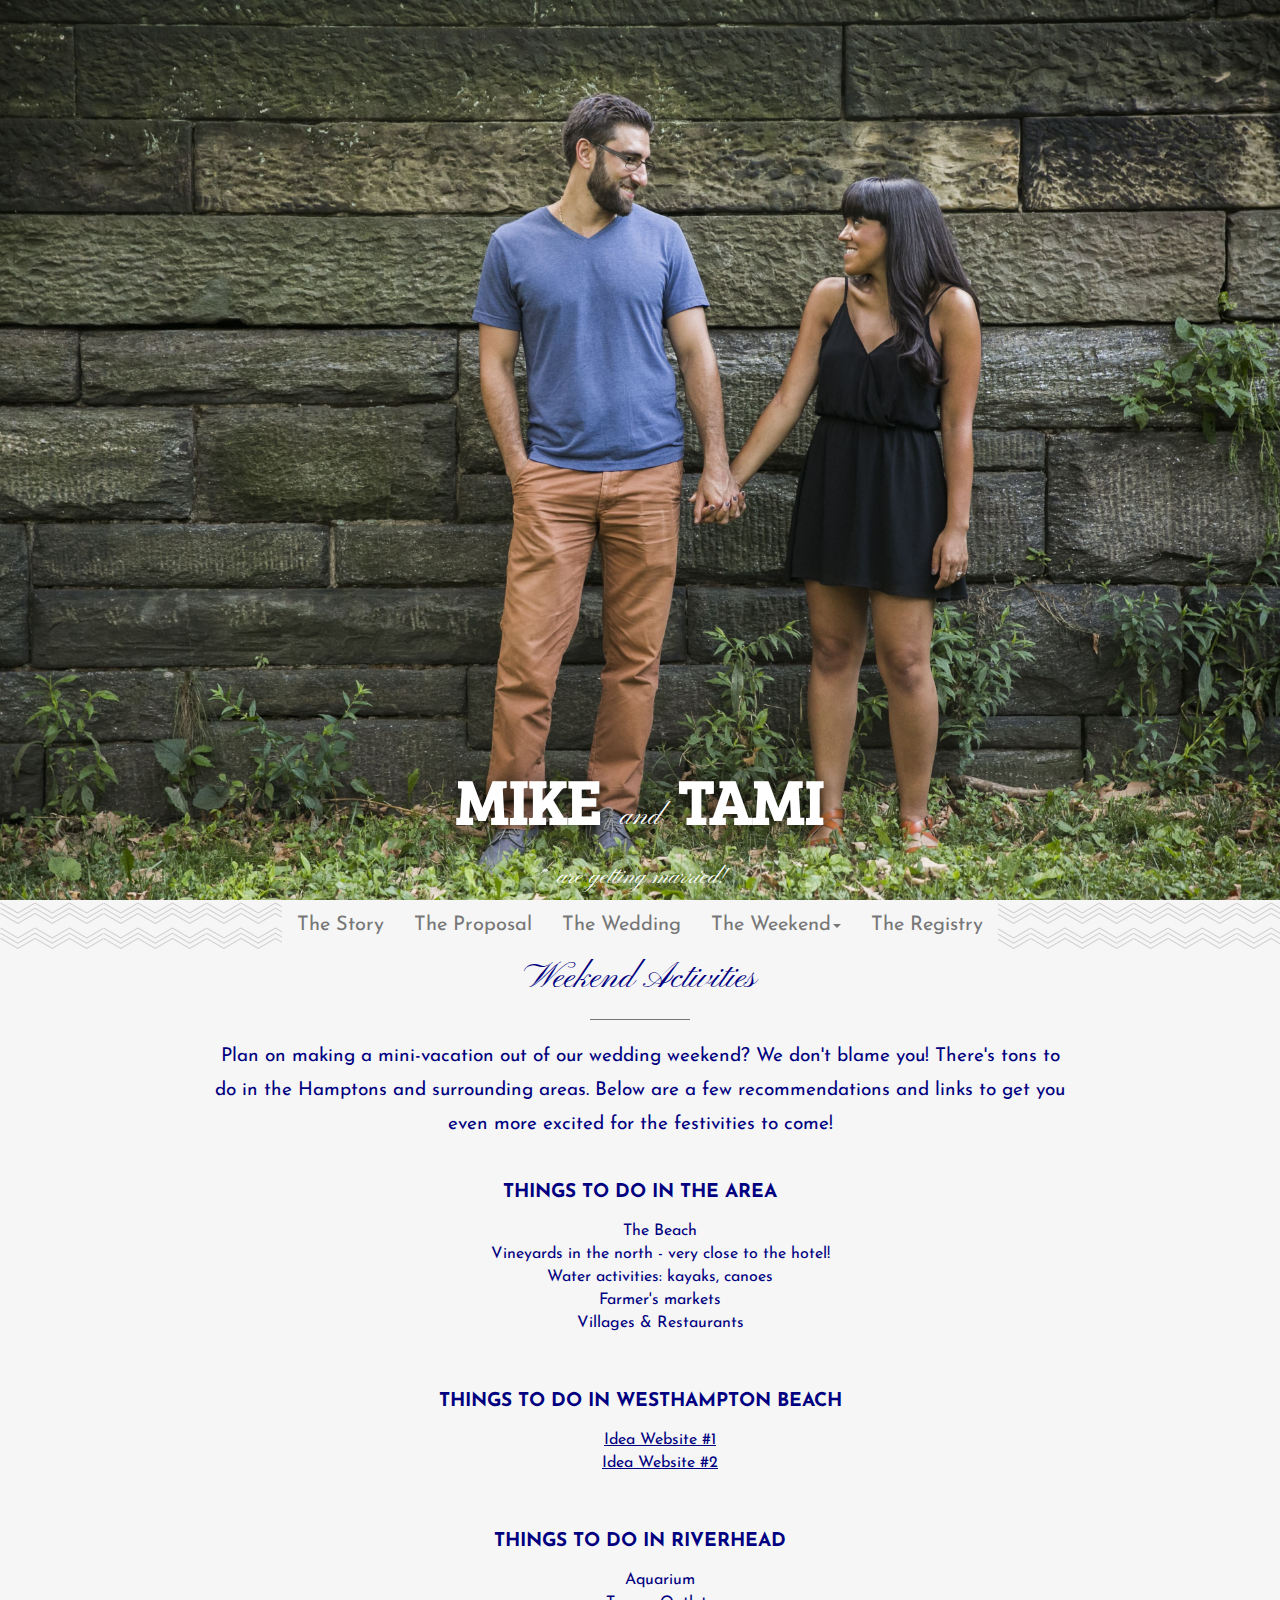
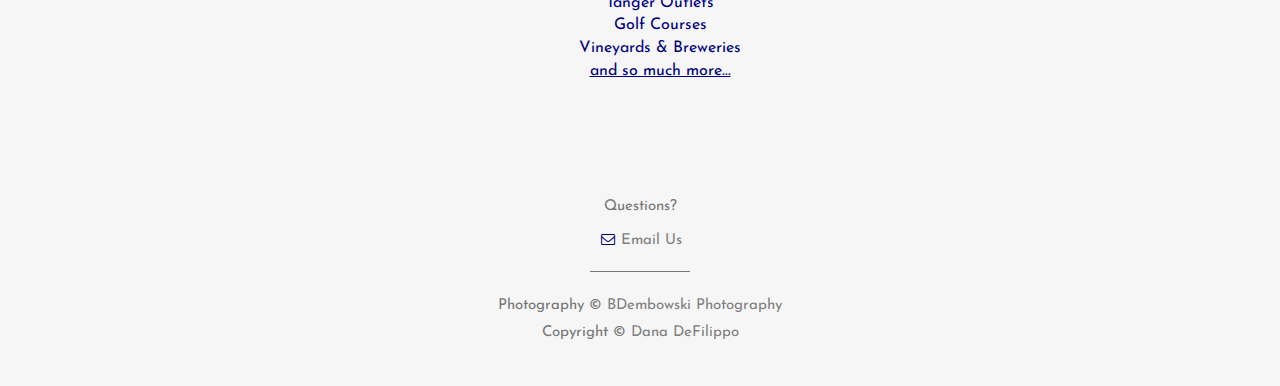
==== activities.html @ 2c164ab9 "updates activities, style for hotel, wedding dress code" ====
<!DOCTYPE html>
<html lang="en">
<head>
  <meta charset="UTF-8">
  <meta name="viewport" content="width=device-width, initial-scale=1">
  <title>Mike & Tami</title>
  <link href="css/bootstrap.css" rel="stylesheet">
  <link href="css/style.css" rel="stylesheet">
  <link rel="stylesheet" href="https://maxcdn.bootstrapcdn.com/font-awesome/4.4.0/css/font-awesome.min.css">
  <link rel="shortcut icon" href="img/favicon.ico" type="image/x-icon">
  <link rel="icon" href="img/favicon.ico" type="image/x-icon">
  <link href='https://fonts.googleapis.com/css?family=Bree+Serif|Pinyon+Script' rel='stylesheet' type='text/css'>
  <link href='https://fonts.googleapis.com/css?family=Josefin+Sans:400,700' rel='stylesheet' type='text/css'>
</head>
<body>
<!-- header -->
  <header id="top" class="guest_header">
      <div class="page_title">
        <h1>MIKE</h1>
        <h2> &nbsp; and &nbsp; </h2>
        <h1> TAMI</h1>
        <h3>are getting married!</h3>
      </div>
  </header>

<!-- navigation -->
  <div id="nav">
    <nav class="navbar navbar-default" role="navigation">
      <!-- Brand and toggle get grouped for better mobile display -->
      <div class="navbar-header">
        <button type="button" class="navbar-toggle" data-toggle="collapse" data-target=".navbar-ex1-collapse">
          <span class="sr-only">Toggle navigation</span>
          <span class="icon-bar"></span>
          <span class="icon-bar"></span>
          <span class="icon-bar"></span>
        </button>
      </div>
      <!-- Collect the nav links, forms, and other content for toggling -->
      <div class="collapse navbar-collapse navbar-ex1-collapse">
        <ul class="nav navbar-nav">
          <li><a href="index.html">The Story</a></li>
          <li><a href="proposal.html">The Proposal</a></li>
          <li><a href="wedding.html">The Wedding</a></li>
            <li class="dropdown">
            <a href="#" class="dropdown-toggle" data-toggle="dropdown" role="button" aria-haspopup="true" aria-expanded="false">The Weekend<span class="caret"></span></a>
            <ul class="dropdown-menu">
              <li><a href="directions.html">Directions</a></li>
              <li><a href="hotel.html">Accommodations</a></li>
              <li><a href="activities.html">Activities</a></li>
            </ul>
          </li>
          <li><a href="registry.html">The Registry</a></li>
        </ul>
      </div><!-- /.navbar-collapse -->
    </nav>
  </div>

<div class="container">
  <div class="row text-center">
    <div class="col-md-10 col-md-offset-1">
      <h4>Weekend Activities</h4>
      <hr class="small">
      <p class="text-center">
        Plan on making a mini-vacation out of our wedding weekend? We don't blame you! There's tons to do in the Hamptons and surrounding areas. Below are a few recommendations and links to get you even more excited for the festivities to come!<br><br>
        <b>THINGS TO DO IN THE AREA</b>
      </p>
      <p>
        <ul class="activities_list">
          <li>The Beach</li>
          <li>Vineyards in the north - very close to the hotel!</li>
          <li>Water activities: kayaks, canoes</li>
          <li>Farmer's markets</li>
          <li>Villages & Restaurants</li>
        </ul>
      </p><br><br>
      <p class="text-center">
        <b>THINGS TO DO IN WESTHAMPTON BEACH</b>
        <ul class="activities_list">
          <li><u><a href="https://www.facebook.com/places/Things-to-do-in-Westhampton-Beach-New-York/108347709185739/">Idea Website #1</a></u></li>
          <li><u><a href="http://www.yelp.com/search?find_desc=Things+To+Do&find_loc=Westhampton+Beach%2C+NY">Idea Website #2</a></u></li>
        </ul>
      </p><br><br>
      <p class="text-center">
        <b>THINGS TO DO IN RIVERHEAD</b>
        <ul class="activities_list">
          <li>Aquarium</li>
          <li>Tanger Outlets</li>
          <li>Golf Courses</li>
          <li>Vineyards & Breweries</li>
          <li><u><a href="http://www.tripadvisor.com/Tourism-g48502-Riverhead_Long_Island_New_York-Vacations.html">and so much more...</a></u></li>
        </ul>
      </p>
      </div>
    </div>
  </div>
</div>

<!-- Footer -->
  <footer>
    <div class="container">
      <div class="row">
        <div class="col-lg-10 col-lg-offset-1 text-center">
          <p class="text-muted text-center" id="footer_p">Questions?</p>
          <i class="fa fa-envelope-o fa-fw"></i>  <a class="footer_email" href="mailto:tlh0716@gmail.com">Email Us</a>
          <br>
          <hr class="small">
          <p class="text-muted text-center" id="footer_p">
            Photography &copy; <a class="footer_email" href="http://blog.bdembowski.com/">BDembowski Photography</a><br>
            Copyright &copy; <a class="footer_email" href="http://www.danadefilippo.com">Dana DeFilippo</a>
          </p>
        </div>
      </div>
    </div>
  </footer>

 <!-- jQuery -->
  <script src="js/jquery.js"></script>

  <!-- Bootstrap JavaScript -->
  <script src="js/bootstrap.min.js"></script>
  <script src="js/main.js" type="text/javascript"></script>
</body>
</html>
---- css/style.css ----
/* ========================= */
  /*  Body */
  /* ========================= */

html,
body {
    width: 100%;
    height: 100%;
    background-color: #F6F6F6;
    color: navy;
}

hr {
    max-width: 250px;
    border-top: 1px solid #777;
}
hr.small {
    max-width: 100px;
}

p{
  font-family: 'Josefin Sans', sans-serif;
  text-align: justify;
  line-height: 1.8;
  font-size: 19px;
}

h1{
  font-family: 'Bree Serif', serif;
  display: inline-block;
  text-shadow: 0px 0px 20px rgba(0, 0, 0, 0.74);
}
h2{
  font-family: 'Pinyon Script', cursive;
  display: inline-block;
  text-shadow: 0px 0px 20px rgba(0, 0, 0, 0.74);
}
h3{
    font-family: 'Pinyon Script', cursive;
    text-shadow: 0px 0px 20px rgba(0, 0, 0, 0.74);
}

h4{
  font-family: 'Pinyon Script', cursive;
  font-size: 35px;
}

h5{
  font-family: 'Josefin Sans', sans-serif;
  font-weight: bold;
  font-size: 28px;
}
h6{
  font-family: 'Josefin Sans', sans-serif;
  font-size: 24px;
}
a{
  text-decoration: none;
  color: white;
}

a:hover{
  color: navy;
  border-bottom: solid 3px navy;
}

.hotels{
  text-decoration: underline;
  color: gray;
}

.hotels:hover{
  text-decoration: none;
}

.hotel_list{
  list-style-type: none;
  font-size: 16px;
}

.shuttle{
  font-size: 16px;
}

.activities_list{
  list-style-type: none;
  font-size: 16px;
}

.activities_list a{
  text-decoration: none;
  color:navy;
}

.activities_list a:hover{
  text-decoration: none;
  border-bottom: none;
  font-weight: bold;
}


.directions{
  font-size: 16px;
  line-height: 30px;
}

.direction_button{
  color:navy;
  background-color: #F6F6F6;
  border-color: navy;
  border-radius:0;
}

.direction_button:hover{
  color:#F6F6F6;
  background-color: navy;
  border-color: #F6F6F6;
  border-bottom: none;
  border-radius:0;
}

#centering{
  margin-left: auto;
  margin-right: auto;
  width: 20em;
  text-align:justify;
}

.about_list{
  font-size: 19px;
  padding-top: 20px;
  display: inline-block;
  text-align: justify;
}

#date{
  font-size: 22px;
  text-align: center;
}

#not_your_thing{
  padding-top: 50px;
  padding-bottom: 50px;
}

#tangible_stuff{
  text-align: left;
  padding-top: 40px;
}

#wrap{
  text-align: left;
}

#registry_one{
  padding-top: 20px;
  padding-bottom: 20px;
}

#registry_two{
  padding-top: 250px;
  padding-bottom: 20px;
}

#macys{
  padding-top: 40px;
}

  /* ========================= */
  /*  Headers */
  /* ========================= */

.about_header {
    display: table;
    position: relative;
    width: 100%;
    height: 100%;
    background: url(../img/about_header-min.jpg) no-repeat center center scroll;
    -webkit-background-size: cover;
    -moz-background-size: cover;
    background-size: cover;
    -o-background-size: cover;
}

.proposal_header {
    display: table;
    position: relative;
    width: 100%;
    height: 100%;
    background: url(../img/proposal_header-min.jpg) no-repeat center center scroll;
    -webkit-background-size: cover;
    -moz-background-size: cover;
    background-size: cover;
    -o-background-size: cover;
}

.wedding_header {
    display: table;
    position: relative;
    width: 100%;
    height: 100%;
    background: url(../img/wedding_header-min.jpg) no-repeat center center scroll;
    -webkit-background-size: cover;
    -moz-background-size: cover;
    background-size: cover;
    -o-background-size: cover;
}

.registry_header{
      display: table;
    position: relative;
    width: 100%;
    height: 100%;
    background: url(../img/thailand.jpg) no-repeat center center scroll;
    -webkit-background-size: cover;
    -moz-background-size: cover;
    background-size: cover;
    -o-background-size: cover;
}


.guest_header{
    display: table;
    position: relative;
    width: 100%;
    height: 100%;
    background: url(../img/slider8-min.jpg) no-repeat center center scroll;
    -webkit-background-size: cover;
    -moz-background-size: cover;
    background-size: cover;
    -o-background-size: cover;
}

.page_title {
    display: table-cell;
    text-align: center;
    vertical-align: bottom;
    color:white;
}

.page_title h1 {
    margin: 0;
    padding: 0;
    font-size: 4.5em;
    font-weight: 700;
}

  /* ========================= */
  /*  Navbar */
  /* ========================= */

.navbar .navbar-nav {
    display: inline-block;
    float: none;
}

.navbar .navbar-collapse {
    text-align: center;
    background-image: url(../img/zigzag.png);
    line-height: 5px;
    background-color: #F6F6F6;
}

.navbar{
  background-color: transparent;
  background:transparent;
  border-color: transparent;

  /*padding: 0px 50px;*/
}

#nav.affix {
    position: fixed;
    top: 0;
    width: 100%;
    z-index:10;
}


  /* ========================= */
  /*  Footer */
  /* ========================= */
footer {
    padding-top: 100px;
    padding-bottom: 30px;
}

.footer_email{
  text-decoration: none;
  color: gray;
  font-size: 15px
}

.footer_email:hover{
  color: navy;
  text-decoration: none;
  border-bottom: solid 1px navy;
}

#footer_p{
  font-size: 15px;
}
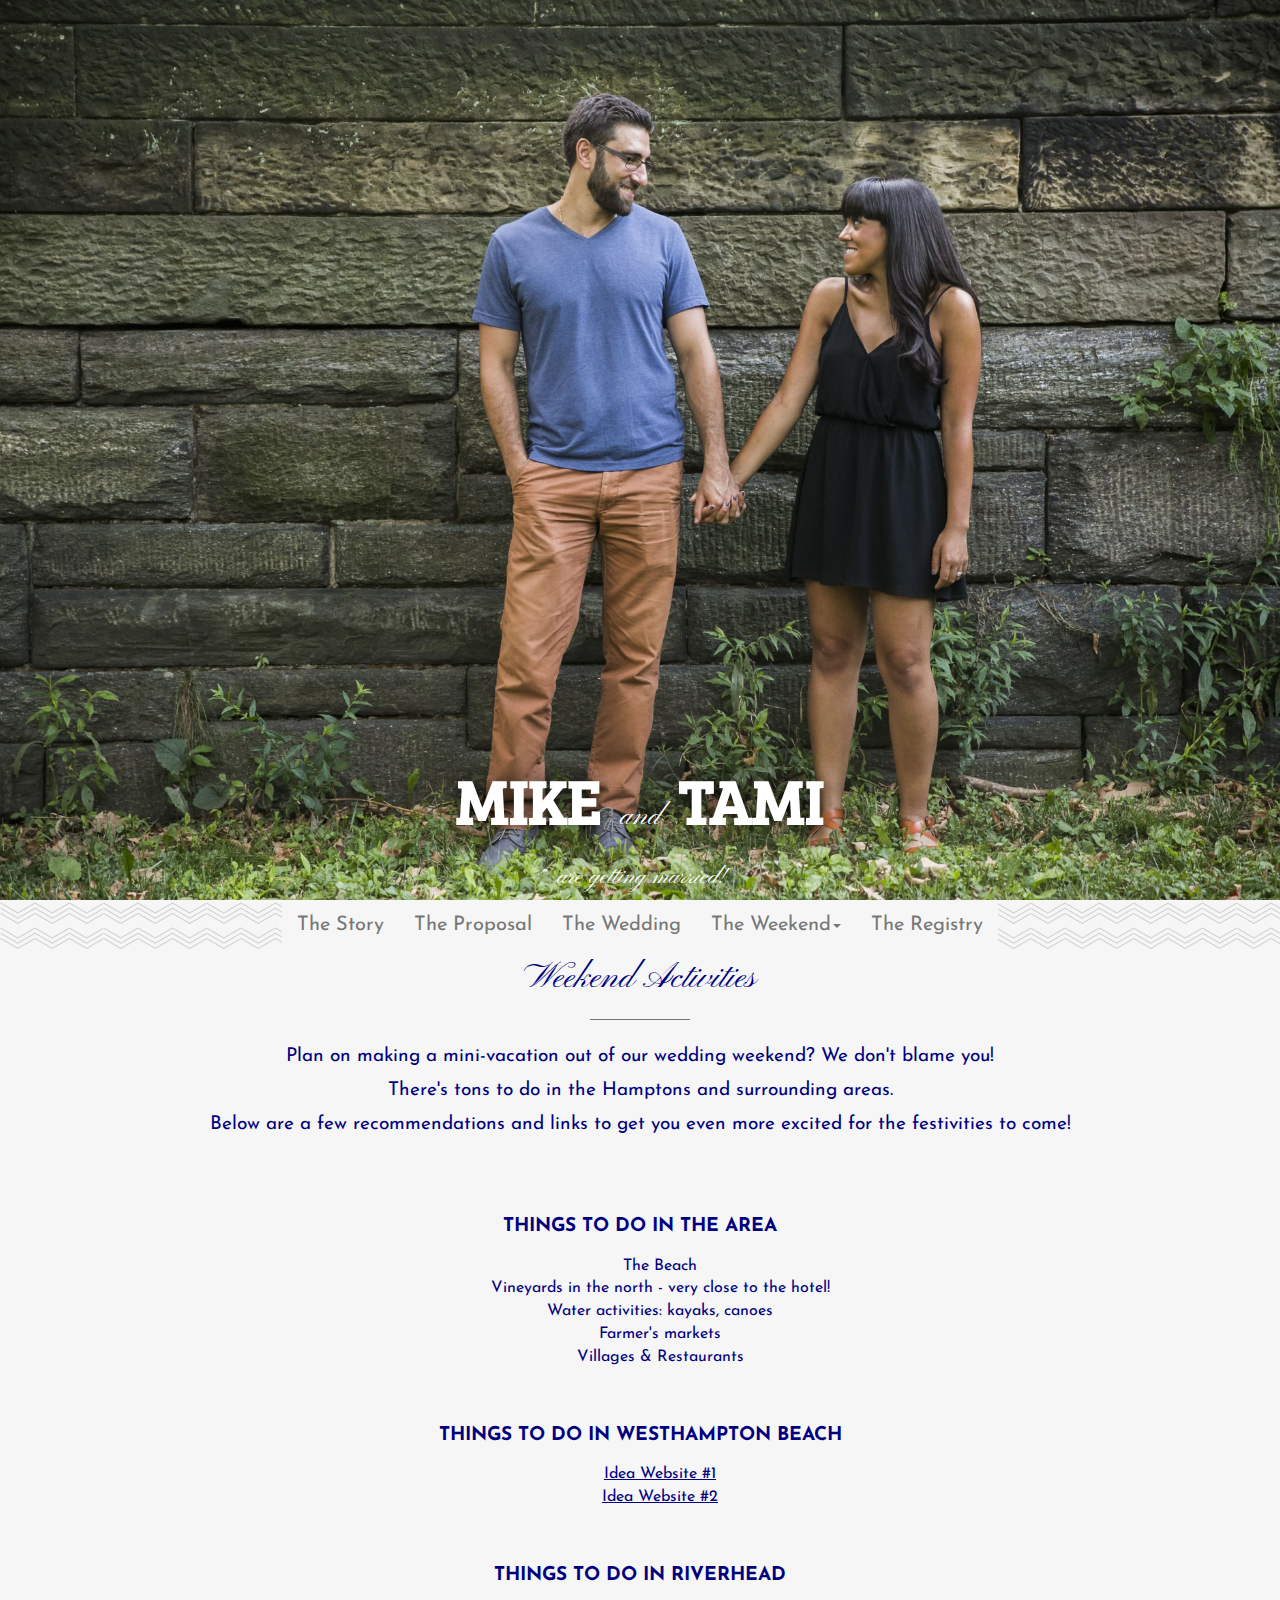
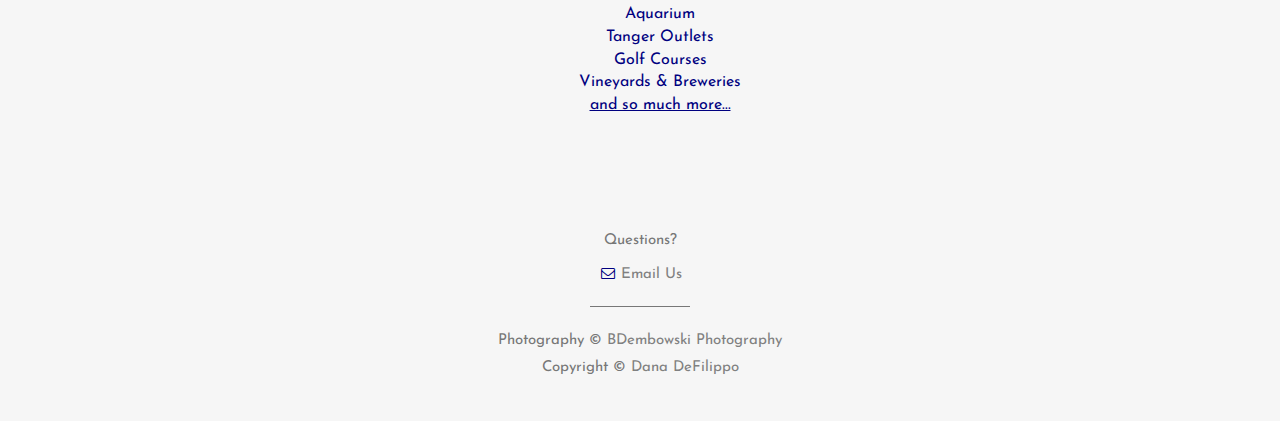
==== commit 6a5859f0: "updates activities introduction" ====
--- a/activities.html
+++ b/activities.html
@@ -61,7 +61,9 @@
       <h4>Weekend Activities</h4>
       <hr class="small">
       <p class="text-center">
-        Plan on making a mini-vacation out of our wedding weekend? We don't blame you! There's tons to do in the Hamptons and surrounding areas. Below are a few recommendations and links to get you even more excited for the festivities to come!<br><br>
+        Plan on making a mini-vacation out of our wedding weekend? We don't blame you!<br>
+        There's tons to do in the Hamptons and surrounding areas.<br>
+        Below are a few recommendations and links to get you even more excited for the festivities to come!<br><br><br>
         <b>THINGS TO DO IN THE AREA</b>
       </p>
       <p>
